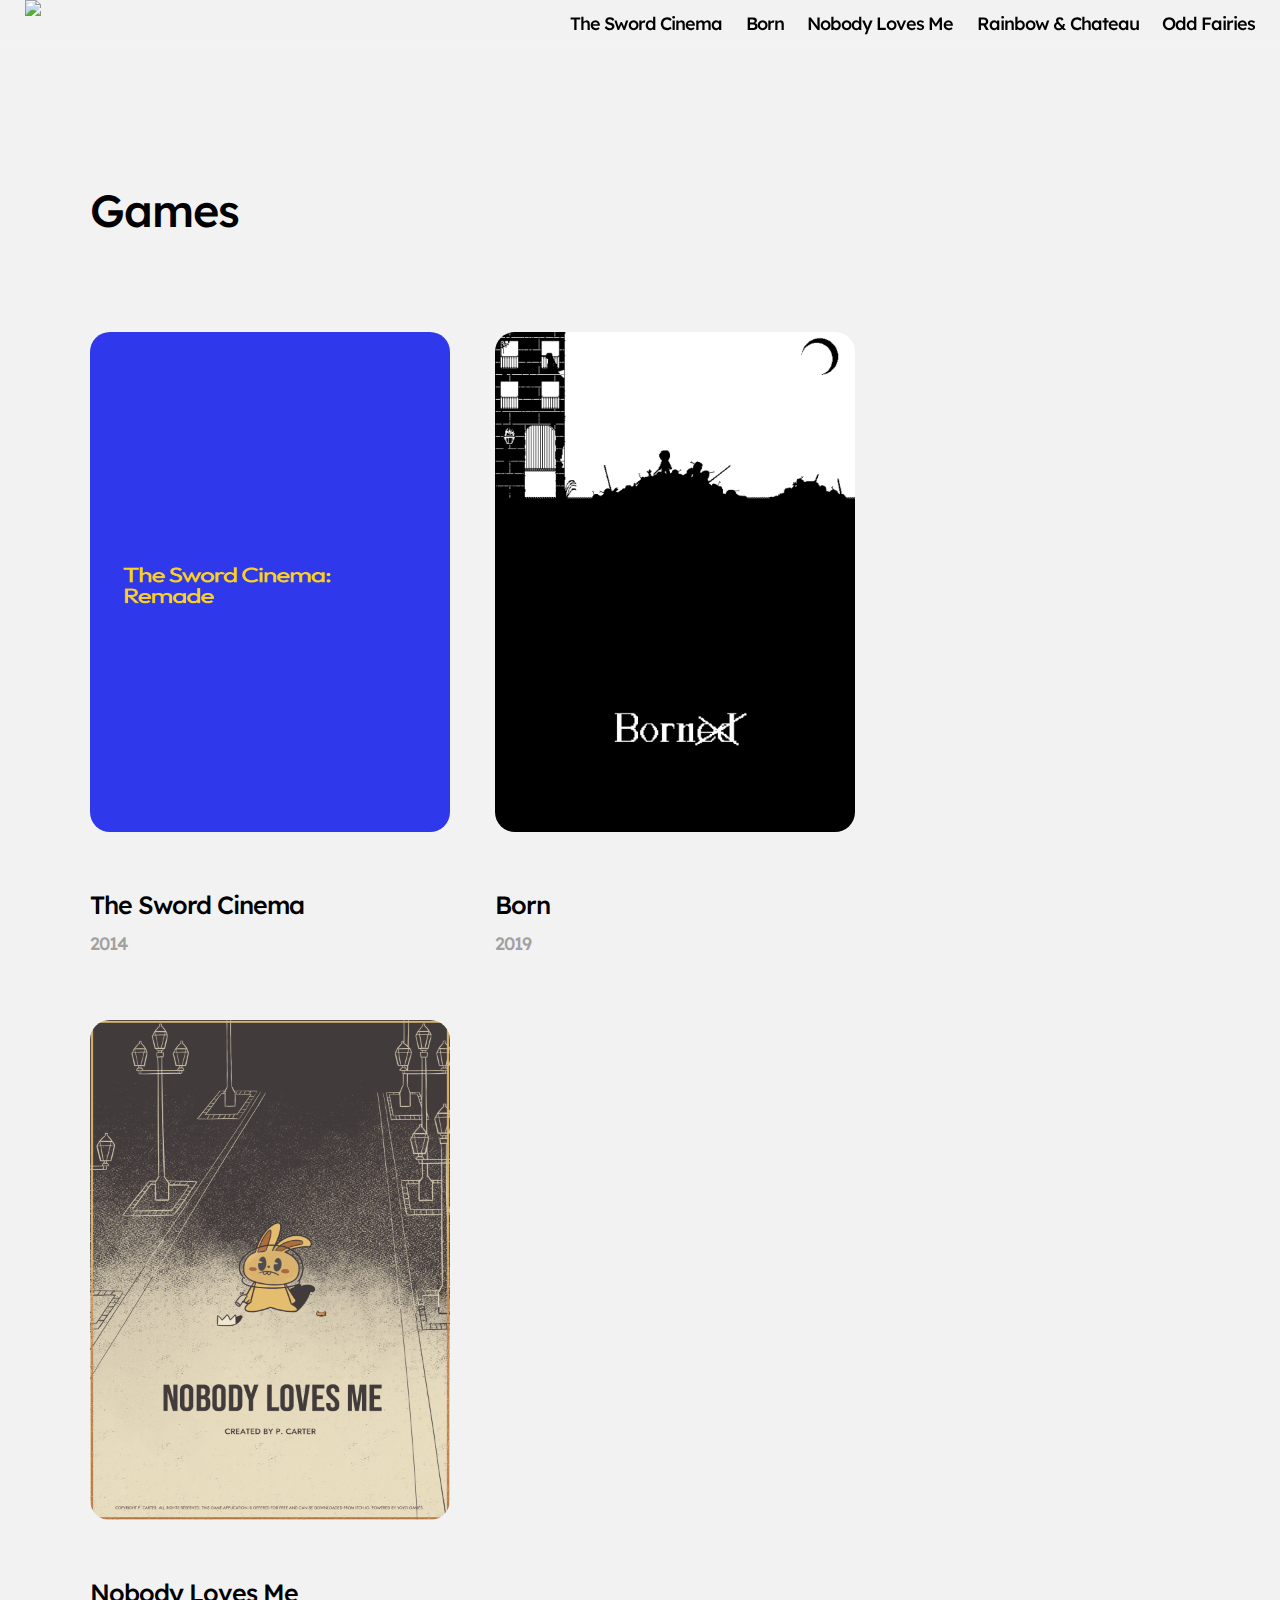
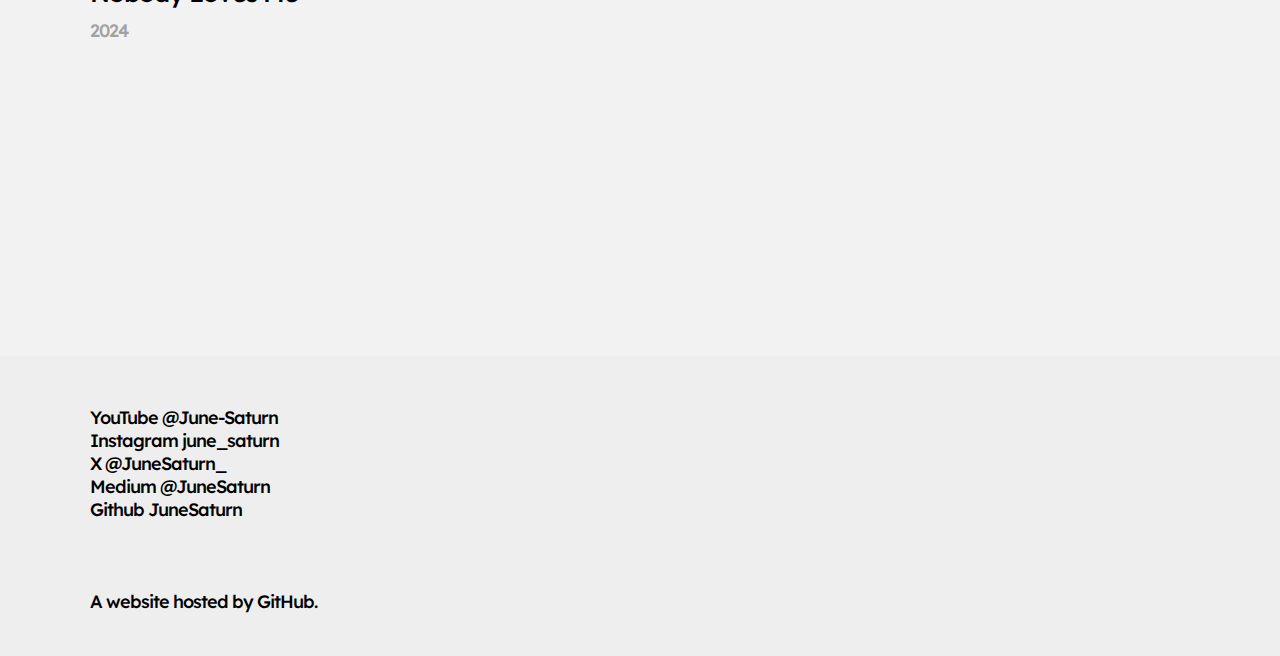
==== games.html @ eb2f84b3 "Add files via upload" ====
<!DOCTYPE html>
<meta charset="utf-8">
<html lang="en">
<head>
	<title>June Saturn | Games</title>
	<link rel="stylesheet" href="css/core.css" />
	<link rel="stylesheet" href="css/games.css" />
	<link rel="icon" href="images/ico.ico" />
	<script src="js/lang.js"></script>
	<script src="js/core.js"></script>
	<meta name="viewport" content="width=device-width, initial-scale=1">
</head>
<body>
	<header id="upper-bar">
		<img src="images/June Saturn.svg" id="upper-logo">
		<nav>
			<ul id="upper-menu">
				<li>The Sword Cinema</li>
				<li>Born</li>
				<li>Nobody Loves Me</li>
				<li>Rainbow & Chateau</li>
				<li>Odd Fairies</li>
			</ul>
		</nav>
	</header>
	<main>
		<br><br><br>
		<h1>Games</h1>
		<br><br>
		<ul id="games-poster-layout">
			<li>
				<div class="games-poster">
					<img src="images/games/The Sword Cinema Poster 1.png">
					<span class="games-poster-texts">
						<h5 class="games-poster-name">The Sword Cinema</h5>
						<span class="games-poster-year">2014</span>
					</span>
				</div>
			</li>
			<li>
				<div class="games-poster">
					<img src="images/games/Born Poster 1.png">
					<span class="games-poster-texts">
						<h5 class="games-poster-name">Born</h5>
						<span class="games-poster-year">2019</span>
					</span>
				</div>
			</li>
			<li>
				<div class="games-poster">
					<img src="images/games/Nobody Loves Me Poster 1.png">
					<span class="games-poster-texts">
						<h5 class="games-poster-name">Nobody Loves Me</h5>
						<span class="games-poster-year">2024</span>
					</span>
				</div>
			</li>
		</ul>
		
		<br><br><br>
		<br><br><br>
		<br><br><br>
		<br><br><br>
	</main>
	<footer>
		<div>
			YouTube <a href="https://www.youtube.com/@June-Saturn">@June-Saturn</a><br>
			Instagram <a href="https://www.instagram.com/june_saturn">june_saturn</a><br>
			X <a href="https://www.x.com/@JuneSaturn_">@JuneSaturn_</a><br>
			Medium <a href="https://www.medium.com/@JuneSaturn">@JuneSaturn</a><br>
			Github <a href="https://www.github.com/JuneSaturn">JuneSaturn</a>
			<br><br><br><br>
			A website hosted by GitHub.
		</div>
	</footer>
</body>
</html>
---- css/core.css ----
@font-face {
  font-family: 'Lexend Light';
  src: url('fonts/Lexend-Light.woff2') format('woff2'),
       url('fonts/Lexend-Light.woff') format('woff'),
       url('fonts/Lexend-Light.ttf') format('truetype');
}

@font-face {
  font-family: 'Lexend Regular';
  src: url('fonts/Lexend-Regular.woff2') format('woff2'),
       url('fonts/Lexend-Regular.woff') format('woff'),
       url('fonts/Lexend-Regular.ttf') format('truetype');
}

@font-face {
  font-family: 'Lexend Medium';
  font-style: normal;
  src: url('fonts/Lexend-Medium.woff2') format('woff2'),
       url('fonts/Lexend-Medium.woff') format('woff'),
       url('fonts/Lexend-Medium.ttf') format('truetype');
}

@font-face {
  font-family: 'Lexend Bold';
  src: url('fonts/Lexend-Bold.woff2') format('woff2'),
       url('fonts/Lexend-Bold.woff') format('woff'),
       url('fonts/Lexend-Bold.ttf') format('truetype');
}

@font-face {
  font-family: 'Lexend SemiBold';
  src: url('fonts/Lexend-SemiBold.woff2') format('woff2'),
       url('fonts/Lexend-SemiBold.woff') format('woff'),
       url('fonts/Lexend-SemiBold.ttf') format('truetype');
}

@font-face {
  font-family: 'LexendExtraBold';
  src: url('fonts/Lexend-ExtraBold.woff2') format('woff2'),
       url('fonts/Lexend-ExtraBold.woff') format('woff'),
       url('fonts/Lexend-ExtraBold.ttf') format('truetype');
}

::selection {
  color: rgb(242, 242, 242, 1);
  background-color: rgba(0, 0, 0, 1);
}

body {
  background: rgb(242, 242, 242, 1);

  font-family: 'Lexend Medium', sans-serif;
  font-size: 18px;
  letter-spacing: -1px;

  margin-left: 5em;
  margin-right: 5em;
}

footer {
  z-index: 15;

  background-color: #EEEEEE;

  margin-left: -5em;
  margin-right: -5em;
  margin-bottom: -2em;

  padding: 50px;
  padding-left: 5em;
  padding-right: 5em;

  left: 0px;
  bottom: 0px;
  width: 100%;
  height: 200px;
}

footer a {

  color: #000000;
  text-decoration-line: none;

}

h1 {
  font-weight: normal;
  font-size: 45px;
}

h2 {
  font-weight: normal;
  font-size: 40px;
}

h3 {
  font-weight: normal;
  font-size: 35px;
}

h4 {
  font-weight: normal;
  font-size: 30px;
}

h5 {
  font-weight: normal;
  font-size: 25px;
}

h6 {
  font-weight: normal;
  font-size: 20px;
}

#upper-bar { 
	z-index: 10;
	position: fixed;
  display: flex;
  justify-content: space-between;

  top: 0;
  left: 0;
  right: 0;
	width: 100%;

	line-height: 12px;
	text-align: center;

  align-items: right;

	background-color: rgb(242, 242, 242, 0.1);

  backdrop-filter: blur(7px);
}

#upper-menu {

  display: flex;
  flex-direction: row;
  flex-wrap: wrap;
  align-items: flex-start;
  align-content: flex-start;

  gap: 1.3em;

  padding: 0px;
  padding-right: 25px;

}

#upper-logo {
  caret-color: transparent; /* removes blinking cursor */

  width: 160px;

  position: relative;
  display: block;
  
  left: 25px;
}

main {
  padding-top: 75px;
}

img {
  -webkit-user-select: none;
  -khtml-user-select: none;
  -moz-user-select: none;
  -o-user-select: none;
  user-select: none;
  -webkit-user-drag: none;
  -khtml-user-drag: none;
  -moz-user-drag: none;
  -o-user-drag: none;
  /*
  user-drag: none;
  */
}

select {
  background-color: rgba(242, 242, 242, 0);

  border: 1px solid;
  border-color: rgba(0, 0, 0, 0.5);
  border-radius: 5px;

  padding: 3px;
  padding-left: 7px;
  padding-right: 7px;
}

.fa-center {
  text-align: center;
}

.button {
  border: 1px solid;
  border-color: rgba(0, 0, 0, 0.5);
  border-radius: 5px;

  padding: 3px;
  padding-left: 7px;
  padding-right: 7px;

  line-height: 2.1;
}

ul,ol {
  list-style-type: none;
}
---- css/games.css ----
#games-poster-layout {

    display: flex;
    flex-direction: row;
    flex-wrap: wrap;
    align-items: flex-start;
    align-content: flex-start;
    padding: 0px;
    gap: 2.5em;

}

.games-poster img {
    object-fit: fill;

    border-radius: 20px;

    display: inline-block;
    width: 360px;
    height: 500px;
}

.games-poster-texts {

    position: relative;
    bottom: 20px;

}

.games-poster-year {

    font-size: 18px;
    color: #A1A1A1;
    position: relative;
}

.games-poster-name {

    position: relative;
    top: 1.2em;
}
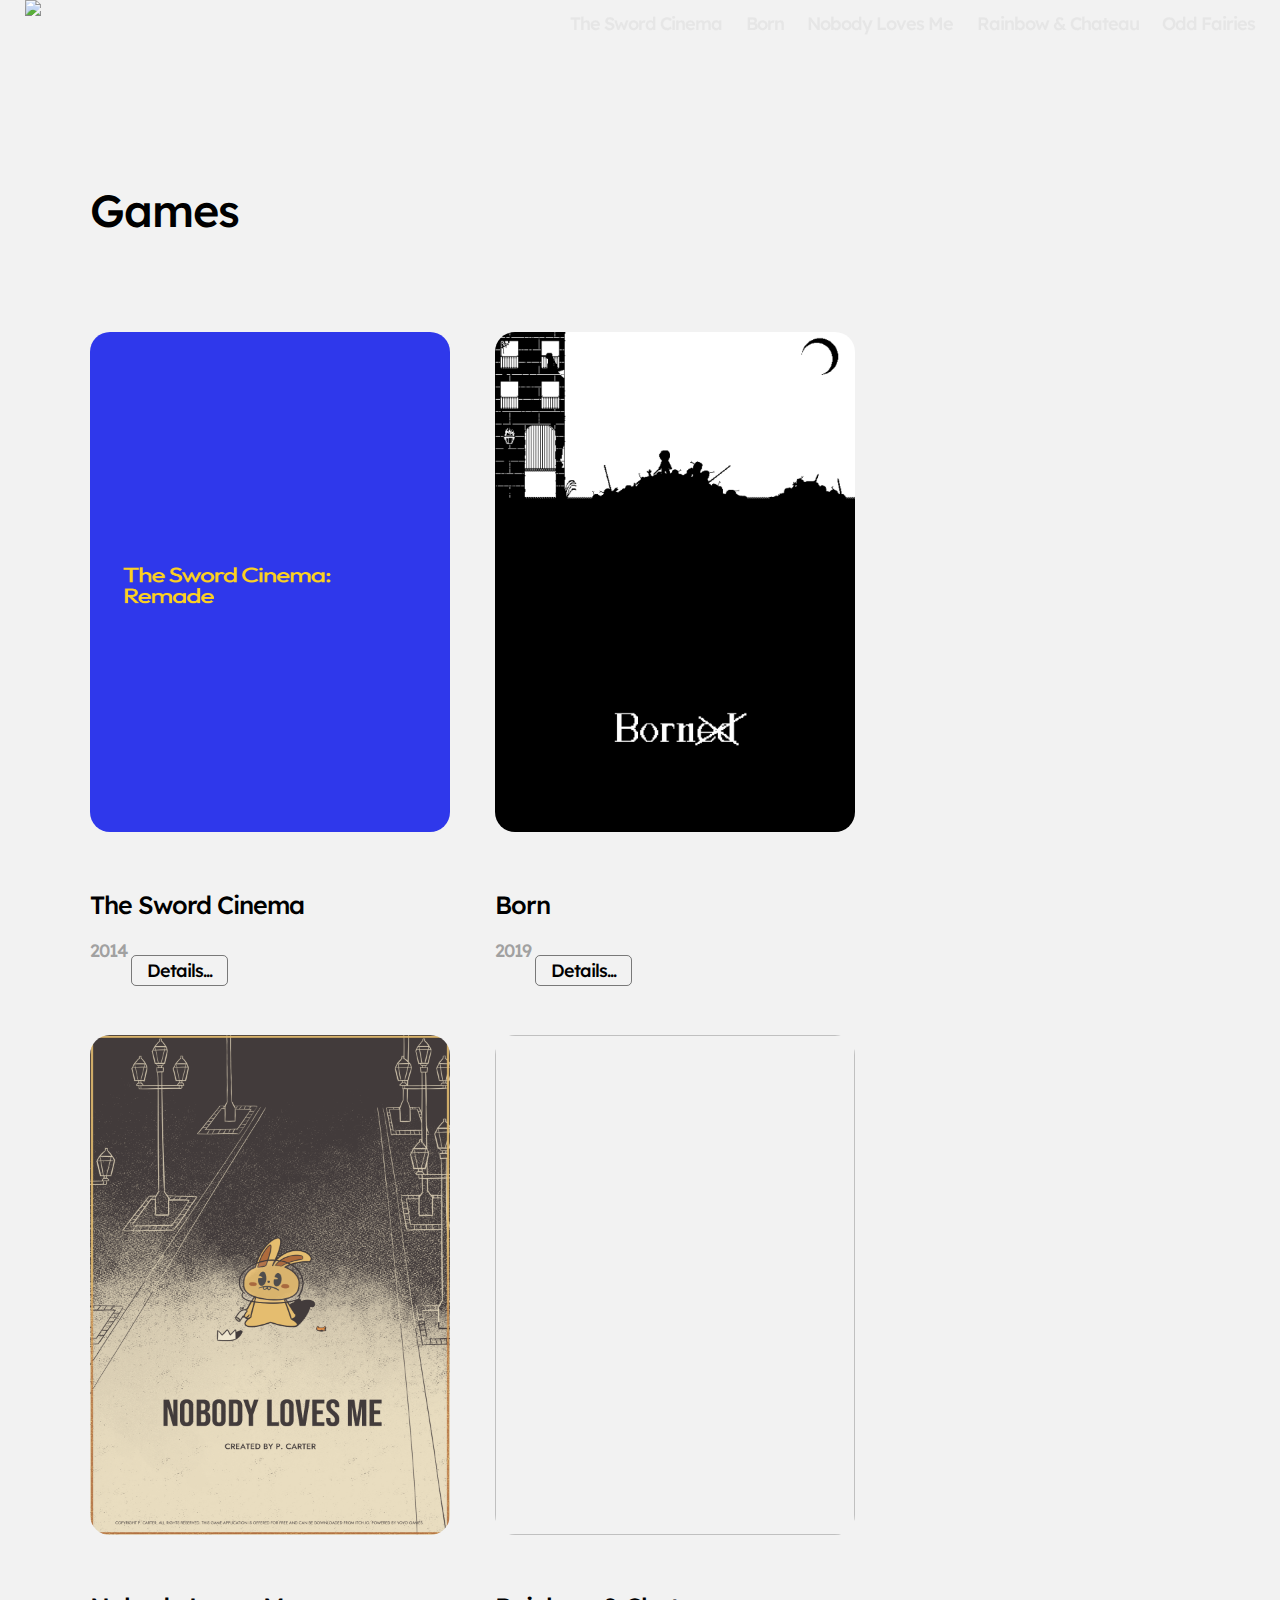
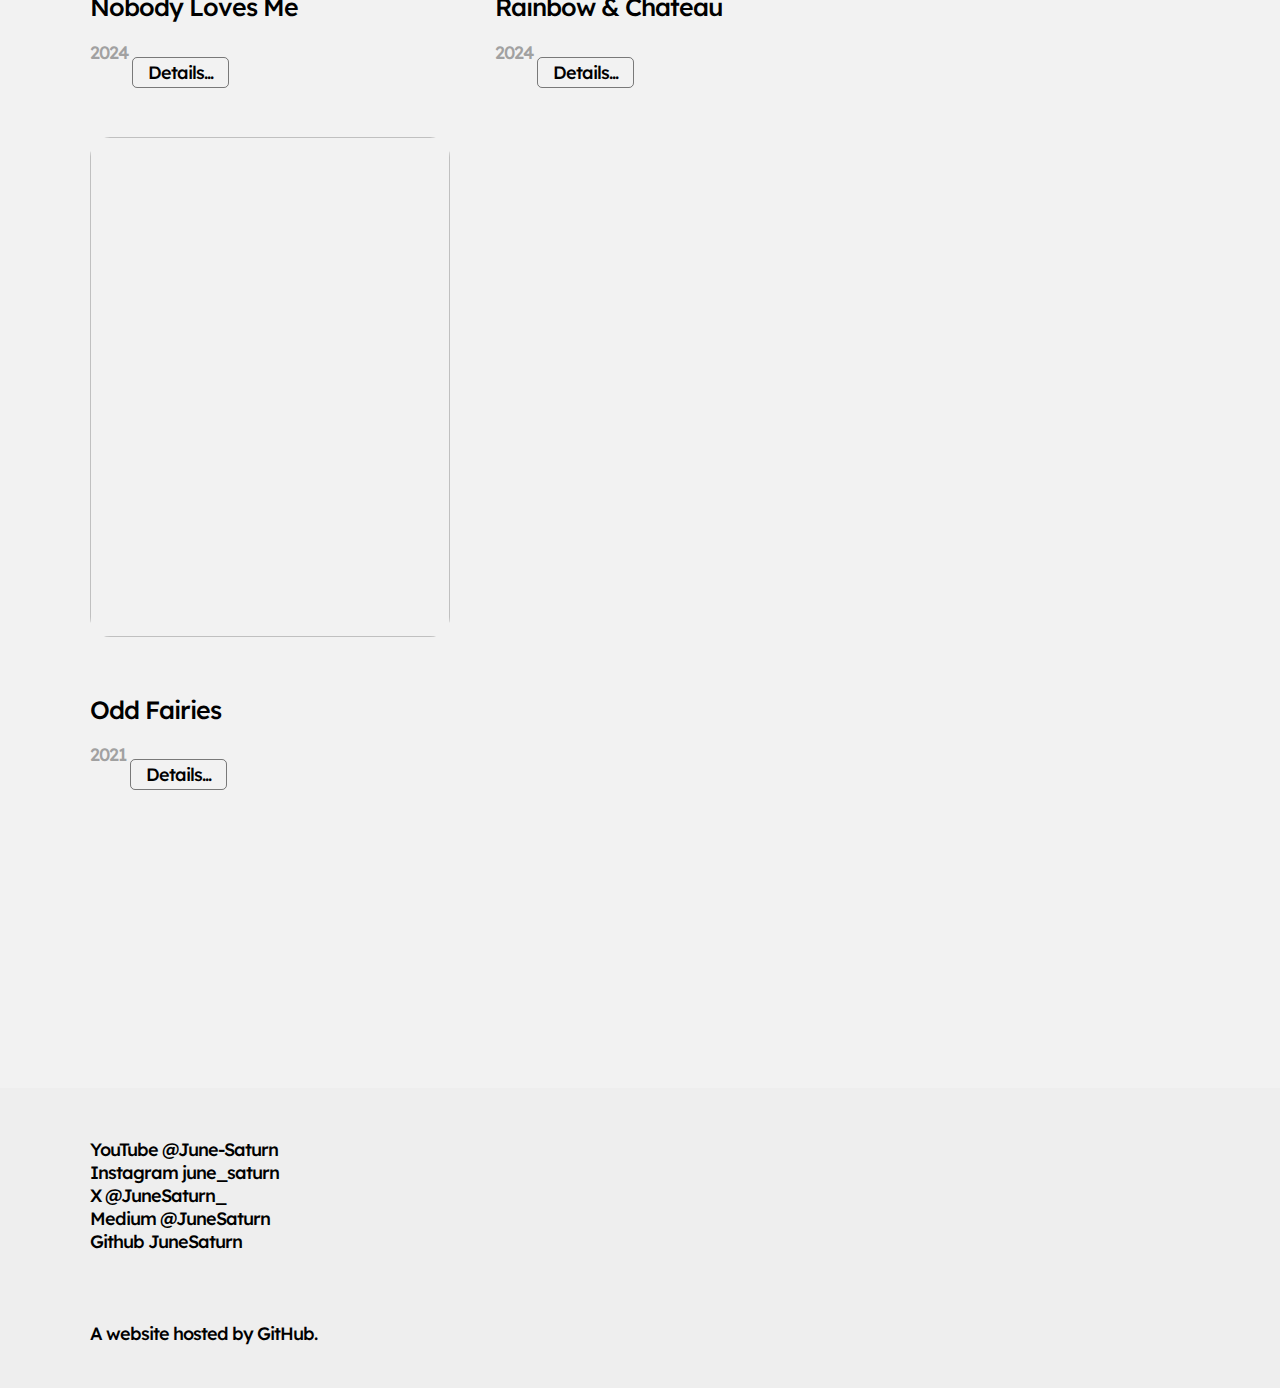
==== commit 5cc29fc3: "Add files via upload" ====
--- a/games.html
+++ b/games.html
@@ -24,39 +24,64 @@
 		</nav>
 	</header>
 	<main>
-		<br><br><br>
-		<h1>Games</h1>
-		<br><br>
-		<ul id="games-poster-layout">
-			<li>
-				<div class="games-poster">
-					<img src="images/games/The Sword Cinema Poster 1.png">
-					<span class="games-poster-texts">
-						<h5 class="games-poster-name">The Sword Cinema</h5>
-						<span class="games-poster-year">2014</span>
-					</span>
-				</div>
-			</li>
-			<li>
-				<div class="games-poster">
-					<img src="images/games/Born Poster 1.png">
-					<span class="games-poster-texts">
-						<h5 class="games-poster-name">Born</h5>
-						<span class="games-poster-year">2019</span>
-					</span>
-				</div>
-			</li>
-			<li>
-				<div class="games-poster">
-					<img src="images/games/Nobody Loves Me Poster 1.png">
-					<span class="games-poster-texts">
-						<h5 class="games-poster-name">Nobody Loves Me</h5>
-						<span class="games-poster-year">2024</span>
-					</span>
-				</div>
-			</li>
-		</ul>
-		
+		<div id="games-poster-layout">
+			<br><br><br>
+			<h1>Games</h1>
+			<br><br>
+			<ul>
+				<li>
+					<div class="games-poster">
+						<img src="images/games/The Sword Cinema Poster 1.png">
+						<span class="games-poster-texts">
+							<h5 class="games-poster-name">The Sword Cinema</h5>
+							<span class="games-poster-year">2014</span>
+						</span>
+						<span class="button">&nbsp;&nbsp;Details...&nbsp;&nbsp;</span>
+					</div>
+				</li>
+				<li>
+					<div class="games-poster">
+						<img src="images/games/Born Poster 1.png">
+						<span class="games-poster-texts">
+							<h5 class="games-poster-name">Born</h5>
+							<span class="games-poster-year">2019</span>
+						</span>
+						<span class="button">&nbsp;&nbsp;Details...&nbsp;&nbsp;</span>
+					</div>
+				</li>
+				<li>
+					<div class="games-poster">
+						<img src="images/games/Nobody Loves Me Poster 1.png">
+						<span class="games-poster-texts">
+							<h5 class="games-poster-name">Nobody Loves Me</h5>
+							<span class="games-poster-year">2024</span>
+						</span>
+						<span class="button">&nbsp;&nbsp;Details...&nbsp;&nbsp;</span>
+					</div>
+				</li>
+				<li>
+					<div class="games-poster">
+						<img>
+						<span class="games-poster-texts">
+							<h5 class="games-poster-name">Rainbow & Chateau</h5>
+							<span class="games-poster-year">2024</span>
+						</span>
+						<span class="button">&nbsp;&nbsp;Details...&nbsp;&nbsp;</span>
+					</div>
+				</li>
+				<li>
+					<div class="games-poster">
+						<img>
+						<span class="games-poster-texts">
+							<h5 class="games-poster-name">Odd Fairies</h5>
+							<span class="games-poster-year">2021</span>
+						</span>
+						<span class="button">&nbsp;&nbsp;Details...&nbsp;&nbsp;</span>
+					</div>
+				</li>
+			</ul>
+		</div>
+
 		<br><br><br>
 		<br><br><br>
 		<br><br><br>
--- a/css/core.css
+++ b/css/core.css
@@ -47,7 +47,7 @@
 }
 
 body {
-  background: rgb(242, 242, 242, 1);
+  background-color: rgb(242, 242, 242, 1);
 
   font-family: 'Lexend Medium', sans-serif;
   font-size: 18px;
@@ -146,6 +146,13 @@
 
   padding: 0px;
   padding-right: 25px;
+
+}
+
+#upper-menu li {
+
+  mix-blend-mode: difference;
+  filter: invert();
 
 }
 
@@ -196,6 +203,18 @@
 }
 
 .button {
+  -webkit-user-select: none;
+  -khtml-user-select: none;
+  -moz-user-select: none;
+  -o-user-select: none;
+  user-select: none;
+  -webkit-user-drag: none;
+  -khtml-user-drag: none;
+  -moz-user-drag: none;
+  -o-user-drag: none;
+
+  caret-color: transparent; /* removes blinking cursor */
+
   border: 1px solid;
   border-color: rgba(0, 0, 0, 0.5);
   border-radius: 5px;
@@ -207,6 +226,20 @@
   line-height: 2.1;
 }
 
-ul,ol {
+ul {
   list-style-type: none;
+}
+
+br {
+  -webkit-user-select: none;
+  -khtml-user-select: none;
+  -moz-user-select: none;
+  -o-user-select: none;
+  user-select: none;
+  -webkit-user-drag: none;
+  -khtml-user-drag: none;
+  -moz-user-drag: none;
+  -o-user-drag: none;
+
+  caret-color: transparent; /* removes blinking cursor */
 }--- a/css/games.css
+++ b/css/games.css
@@ -1,10 +1,10 @@
-#games-poster-layout {
+#games-poster-layout ul {
 
     display: flex;
     flex-direction: row;
     flex-wrap: wrap;
-    align-items: flex-start;
-    align-content: flex-start;
+    align-items: center;
+    align-content: center;
     padding: 0px;
     gap: 2.5em;
 
@@ -18,6 +18,12 @@
     display: inline-block;
     width: 360px;
     height: 500px;
+}
+
+.games-poster img .adjusted {
+
+    object-position: 50px 50px;
+
 }
 
 .games-poster-texts {
